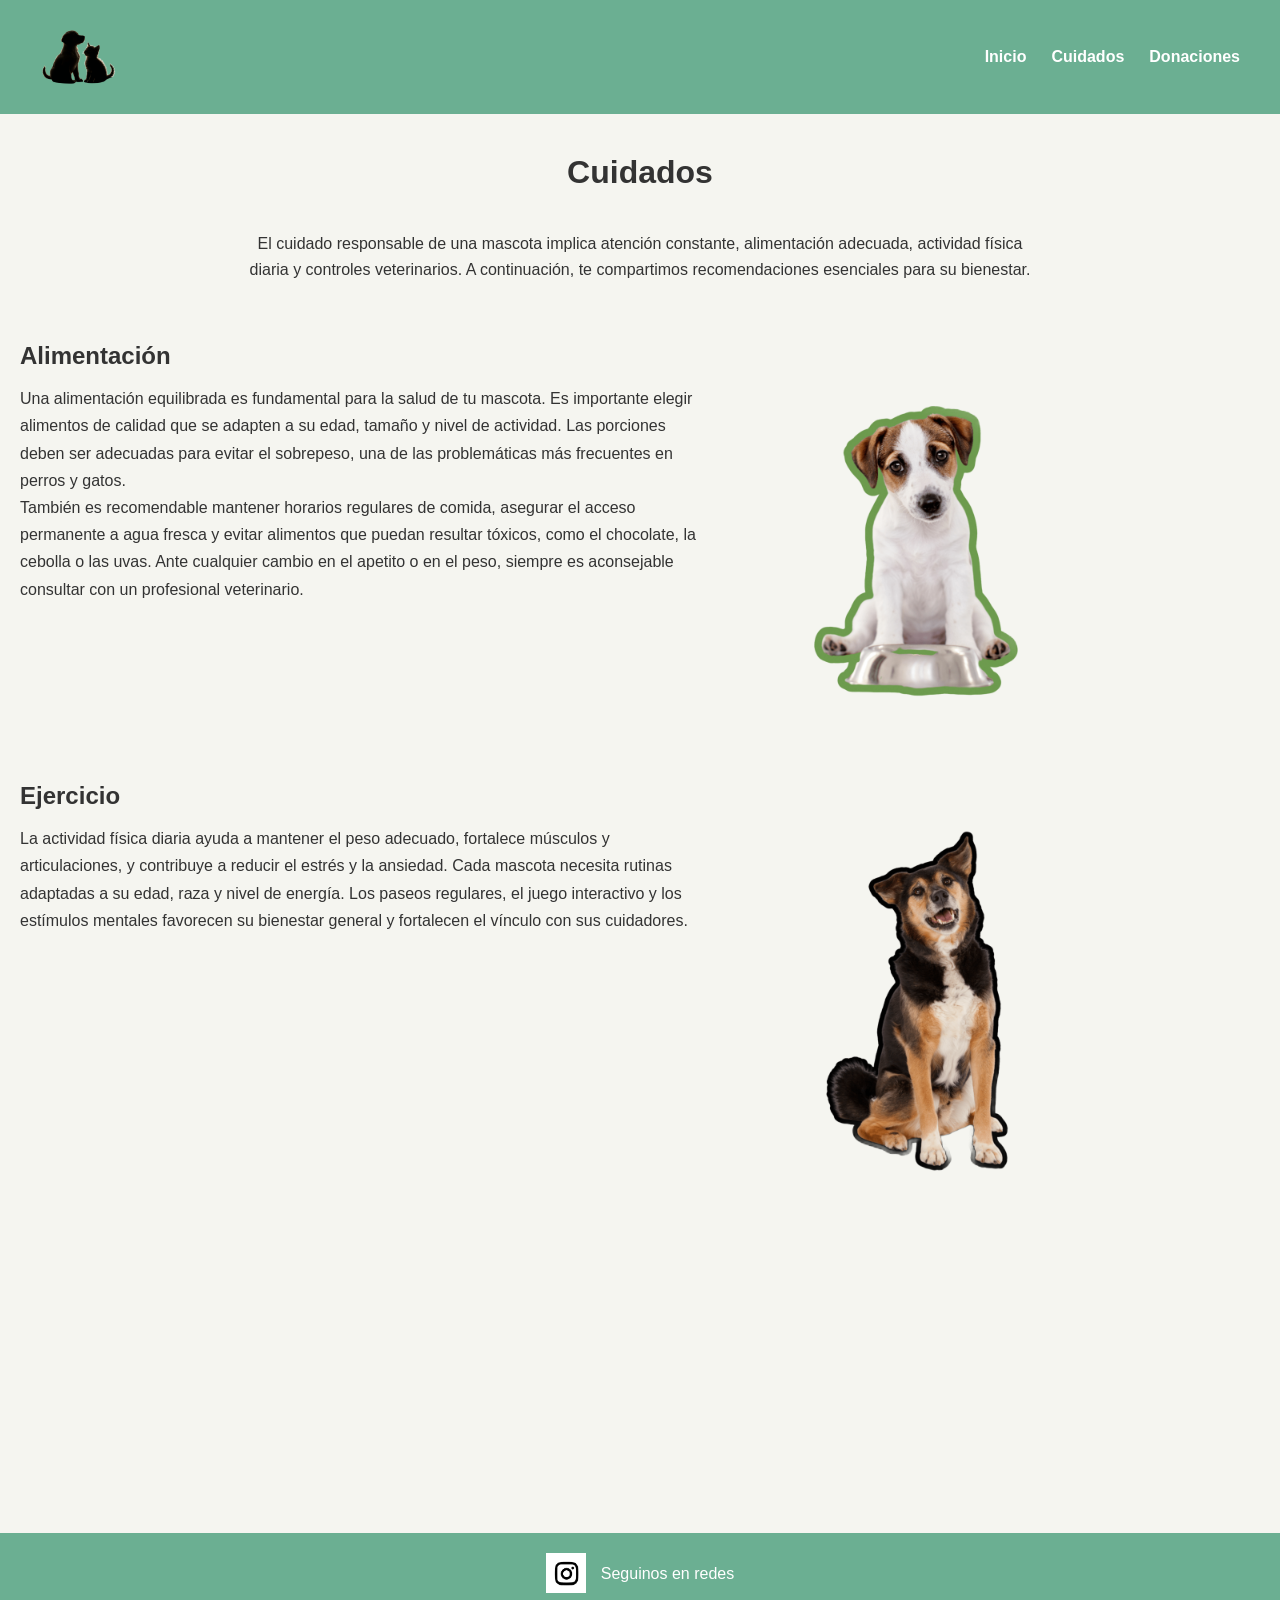
==== pages/cuidados.html @ 97c6cedd "segunda pre-entrega" ====
<!DOCTYPE html>
<html lang="es">

<head>
    <meta charset="UTF-8">
    <meta name="viewport" content="width=device-width, initial-scale=1.0">
    <title>Cuidados - Amar es cuidar</title>
    <link rel="stylesheet" href="../css/style.css">
</head>

<body>

    <!-- HEADER -->
    <header class="header">
        <div class="logo">
            <img src="../img/logo.png" alt="Logo Amar es cuidar">
        </div>

        <nav class="nav">
            <ul class="nav-list">
                <li><a href="../index.html">Inicio</a></li>
                <li><a href="cuidados.html">Cuidados</a></li>
                <li><a href="donaciones.html">Donaciones</a></li>
            </ul>
        </nav>
    </header>

    <!-- MAIN -->
    <main class="cuidados-main">

        <h1 class="titulo-pagina">Cuidados</h1>

        <!-- INTRO -->
        <section class="intro">
            <p>
                El cuidado responsable de una mascota implica atención constante,
                alimentación adecuada, actividad física diaria y controles veterinarios.
                A continuación, te compartimos recomendaciones esenciales para su bienestar.
            </p>
        </section>

        <!-- ALIMENTACIÓN -->
        <section class="bloque-cuidados">
            <div class="texto">
                <h2>Alimentación</h2>
                <p>
                    Una alimentación equilibrada es fundamental para la salud de tu mascota.
                    Es importante elegir alimentos de calidad que se adapten a su edad, tamaño
                    y nivel de actividad. Las porciones deben ser adecuadas para evitar el
                    sobrepeso, una de las problemáticas más frecuentes en perros y gatos.
                </p>

                <p>

                    También es recomendable mantener horarios regulares de comida, asegurar
                    el acceso permanente a agua fresca y evitar alimentos que puedan resultar
                    tóxicos, como el chocolate, la cebolla o las uvas. Ante cualquier cambio
                    en el apetito o en el peso, siempre es aconsejable consultar con un
                    profesional veterinario.
                </p>
            </div>

            <div class="media">
                <img src="../img/alimentacion.png" alt="Alimentación saludable para mascotas">
            </div>
        </section>

        <!-- EJERCICIO -->
        <section class="bloque-cuidados">

    <div class="texto">
        <h2>Ejercicio</h2>
        <p>
            La actividad física diaria ayuda a mantener el peso adecuado, fortalece
            músculos y articulaciones, y contribuye a reducir el estrés y la ansiedad.
            Cada mascota necesita rutinas adaptadas a su edad, raza y nivel de energía.

            Los paseos regulares, el juego interactivo y los estímulos mentales
            favorecen su bienestar general y fortalecen el vínculo con sus cuidadores.
        </p>
    </div>

    <div class="media">
        <img src="../img/ejercicio.png" alt="Ejercicio diario para mascotas">
    </div>

</section>

<!-- VIDEO aparte -->
<section class="video-seccion">
    <div class="video-container">
        <iframe src="https://www.youtube.com/embed/_qHbZK2zWrE"
            title="Video sobre ejercicio para mascotas" allowfullscreen>
        </iframe>
    </div>
</section>

    </main>

    <!-- FOOTER -->
    <footer class="footer">
        <img src="../img/instagram.png" alt="Instagram">
        <p>Seguinos en redes</p>
    </footer>

</body>

</html>
---- css/style.css ----
/* RESET BÁSICO */
* {
  margin: 0;
  padding: 0;
  box-sizing: border-box;
}

/* Estilos generales */
body {
  font-family: Arial, sans-serif;
  background-color: #F5F5F0;
  color: #333333;
}

/* ================= HEADER ================= */

.header {
  display: flex;
  justify-content: space-between;
  align-items: center;
  background-color: #6BAF92;
  padding: 15px 40px;
}

.logo img {
  width: 80px;
}

.nav-list {
  list-style: none;
  display: flex;
  gap: 25px;
}

.nav-list a {
  text-decoration: none;
  color: white;
  font-weight: bold;
}

/* ================= HERO ================= */

.hero {
  display: grid;
  grid-template-columns: 1fr 1fr;
  align-items: center;
  padding: 60px 40px;
  gap: 40px;
}

.hero-img img {
  width: 100%;
  max-width: 400px;
}

/* ================= SERVICIOS ================= */

.servicios {
  padding: 60px 40px;
  text-align: center;
}

.cards-container {
  display: grid;
  grid-template-columns: repeat(3, 1fr);
  gap: 30px;
  margin-top: 40px;
}

.card {
  background-color: white;
  padding: 25px;
  border-radius: 8px;
  box-shadow: 0 4px 8px rgba(0,0,0,0.1);
}

/* ================= FOOTER ================= */

.footer {
  background-color: #6BAF92;
  color: white;
  padding: 20px;
  display: flex;
  justify-content: center;
  align-items: center;
  gap: 15px;
  margin-top: 40px;
}

.footer img {
  width: 40px;
}

/* ================= RESPONSIVE ================= */

@media (max-width: 768px) {

  .header {
    flex-direction: column;
    gap: 15px;
  }

  .nav-list {
    flex-direction: column;
    align-items: center;
  }

  .hero {
    grid-template-columns: 1fr;
    text-align: center;
  }

  .cards-container {
    grid-template-columns: 1fr;
  }
}
.hero-img {
  display: flex;
  justify-content: center;   /* centra horizontal */
  align-items: center;       /* centra vertical */
}

.hero-img img {
  width: 100%;
  max-width: 400px;
  height: auto;
}

p {
  line-height: 1.6;
}

/* ================= CUIDADOS ================= */

/* ================= CUIDADOS ================= */

.titulo-pagina {
  text-align: center;
  margin: 40px 0;
}

.intro {
  max-width: 800px;
  margin: 0 auto 50px auto;
  text-align: center;
  line-height: 1.7;
}

/* BLOQUES PRINCIPALES */
.bloque-cuidados {
  display: grid;
  grid-template-columns: 1.3fr 1fr;
  gap: 20px;
  align-items: start;
  padding: 10px 20px;
  margin-bottom: 20px;
}

/* TEXTOS */
.texto h2 {
  margin-top: 0;
  margin-bottom: 15px;
}

.texto p {
  line-height: 1.7;
}

/* IMÁGENES */
.media img {
  width: 100%;
  max-width: 400px;
  height: auto;
  display: block;
}

/* VIDEO */


.video-container {
  margin-top: 20px;
  display: flex;
  justify-content: center;
}

.video-container iframe {
  width: 200%;
  max-width: 500px;
  aspect-ratio: 16/9;
  border: none;
}

/* RESPONSIVE */
@media (max-width: 768px) {
  .bloque-cuidados {
    grid-template-columns: 1fr;
    text-align: center;
  }

  .media img {
    margin: 0 auto;
  }
}
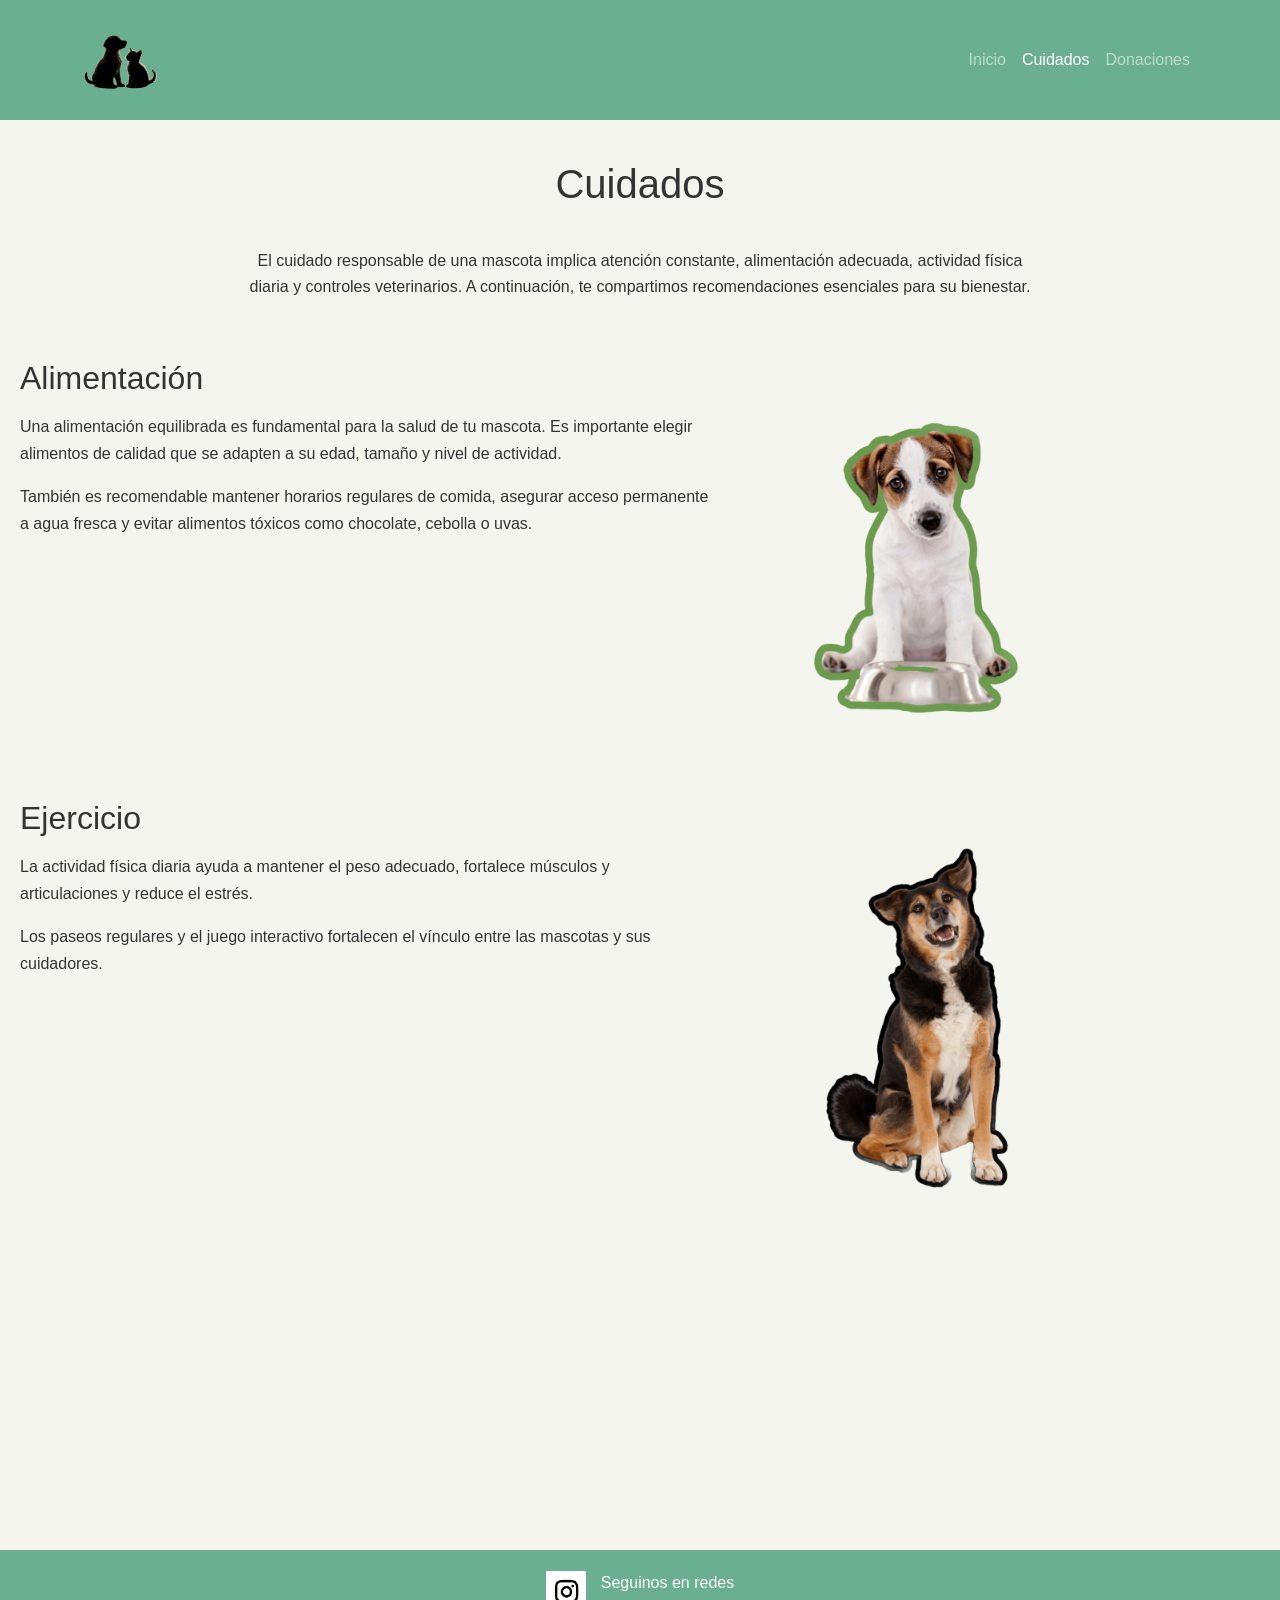
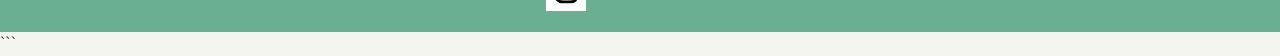
==== commit d658870c: "Entrega Sass" ====
--- a/pages/cuidados.html
+++ b/pages/cuidados.html
@@ -1,3 +1,4 @@
+
 <!DOCTYPE html>
 <html lang="es">
 
@@ -5,32 +6,62 @@
     <meta charset="UTF-8">
     <meta name="viewport" content="width=device-width, initial-scale=1.0">
     <title>Cuidados - Amar es cuidar</title>
+
+    <!-- Bootstrap CSS -->
+    <link href="https://cdn.jsdelivr.net/npm/bootstrap@5.3.2/dist/css/bootstrap.min.css" rel="stylesheet">
+
+    <!-- Mi CSS -->
     <link rel="stylesheet" href="../css/style.css">
 </head>
 
 <body>
 
-    <!-- HEADER -->
-    <header class="header">
-        <div class="logo">
-            <img src="../img/logo.png" alt="Logo Amar es cuidar">
-        </div>
+    <header>
+        <nav class="navbar navbar-expand-lg navbar-dark header">
+  <div class="container">
 
-        <nav class="nav">
-            <ul class="nav-list">
-                <li><a href="../index.html">Inicio</a></li>
-                <li><a href="cuidados.html">Cuidados</a></li>
-                <li><a href="donaciones.html">Donaciones</a></li>
-            </ul>
-        </nav>
+    <!-- Logo -->
+    <a class="navbar-brand" href="../index.html">
+      <img src="../img/logo.png" alt="Logo Amar es cuidar" width="80">
+    </a>
+
+    <!-- Botón hamburguesa -->
+    <button class="navbar-toggler" type="button" data-bs-toggle="collapse"
+      data-bs-target="#navbarNav" aria-controls="navbarNav"
+      aria-expanded="false" aria-label="Toggle navigation">
+
+      <span class="navbar-toggler-icon"></span>
+
+    </button>
+
+    <!-- Menú -->
+    <div class="collapse navbar-collapse" id="navbarNav">
+
+      <ul class="navbar-nav ms-auto">
+
+        <li class="nav-item">
+          <a class="nav-link" href="../index.html">Inicio</a>
+        </li>
+
+        <li class="nav-item">
+          <a class="nav-link active" href="cuidados.html">Cuidados</a>
+        </li>
+
+        <li class="nav-item">
+          <a class="nav-link" href="donaciones.html">Donaciones</a>
+        </li>
+
+      </ul>
+
+    </div>
+  </div>
+</nav>
     </header>
 
-    <!-- MAIN -->
     <main class="cuidados-main">
 
         <h1 class="titulo-pagina">Cuidados</h1>
 
-        <!-- INTRO -->
         <section class="intro">
             <p>
                 El cuidado responsable de una mascota implica atención constante,
@@ -39,70 +70,77 @@
             </p>
         </section>
 
-        <!-- ALIMENTACIÓN -->
         <section class="bloque-cuidados">
+
             <div class="texto">
                 <h2>Alimentación</h2>
+
                 <p>
                     Una alimentación equilibrada es fundamental para la salud de tu mascota.
                     Es importante elegir alimentos de calidad que se adapten a su edad, tamaño
-                    y nivel de actividad. Las porciones deben ser adecuadas para evitar el
-                    sobrepeso, una de las problemáticas más frecuentes en perros y gatos.
+                    y nivel de actividad.
                 </p>
 
                 <p>
+                    También es recomendable mantener horarios regulares de comida,
+                    asegurar acceso permanente a agua fresca y evitar alimentos
+                    tóxicos como chocolate, cebolla o uvas.
+                </p>
 
-                    También es recomendable mantener horarios regulares de comida, asegurar
-                    el acceso permanente a agua fresca y evitar alimentos que puedan resultar
-                    tóxicos, como el chocolate, la cebolla o las uvas. Ante cualquier cambio
-                    en el apetito o en el peso, siempre es aconsejable consultar con un
-                    profesional veterinario.
-                </p>
             </div>
 
             <div class="media">
                 <img src="../img/alimentacion.png" alt="Alimentación saludable para mascotas">
             </div>
+
         </section>
 
-        <!-- EJERCICIO -->
         <section class="bloque-cuidados">
 
-    <div class="texto">
-        <h2>Ejercicio</h2>
-        <p>
-            La actividad física diaria ayuda a mantener el peso adecuado, fortalece
-            músculos y articulaciones, y contribuye a reducir el estrés y la ansiedad.
-            Cada mascota necesita rutinas adaptadas a su edad, raza y nivel de energía.
+            <div class="texto">
+                <h2>Ejercicio</h2>
 
-            Los paseos regulares, el juego interactivo y los estímulos mentales
-            favorecen su bienestar general y fortalecen el vínculo con sus cuidadores.
-        </p>
-    </div>
+                <p>
+                    La actividad física diaria ayuda a mantener el peso adecuado,
+                    fortalece músculos y articulaciones y reduce el estrés.
+                </p>
 
-    <div class="media">
-        <img src="../img/ejercicio.png" alt="Ejercicio diario para mascotas">
-    </div>
+                <p>
+                    Los paseos regulares y el juego interactivo fortalecen
+                    el vínculo entre las mascotas y sus cuidadores.
+                </p>
 
-</section>
+            </div>
 
-<!-- VIDEO aparte -->
-<section class="video-seccion">
-    <div class="video-container">
-        <iframe src="https://www.youtube.com/embed/_qHbZK2zWrE"
-            title="Video sobre ejercicio para mascotas" allowfullscreen>
-        </iframe>
-    </div>
-</section>
+            <div class="media">
+                <img src="../img/ejercicio.png" alt="Ejercicio diario para mascotas">
+            </div>
+
+        </section>
+
+        <section class="video-seccion">
+
+            <div class="video-container">
+
+                <iframe src="https://www.youtube.com/embed/_qHbZK2zWrE" title="Video sobre ejercicio para mascotas"
+                    allowfullscreen>
+
+                </iframe>
+
+            </div>
+
+        </section>
 
     </main>
 
-    <!-- FOOTER -->
     <footer class="footer">
         <img src="../img/instagram.png" alt="Instagram">
         <p>Seguinos en redes</p>
     </footer>
 
+    <script src="https://cdn.jsdelivr.net/npm/bootstrap@5.3.2/dist/js/bootstrap.bundle.min.js"></script>
+
 </body>
 
-</html>+</html>
+```
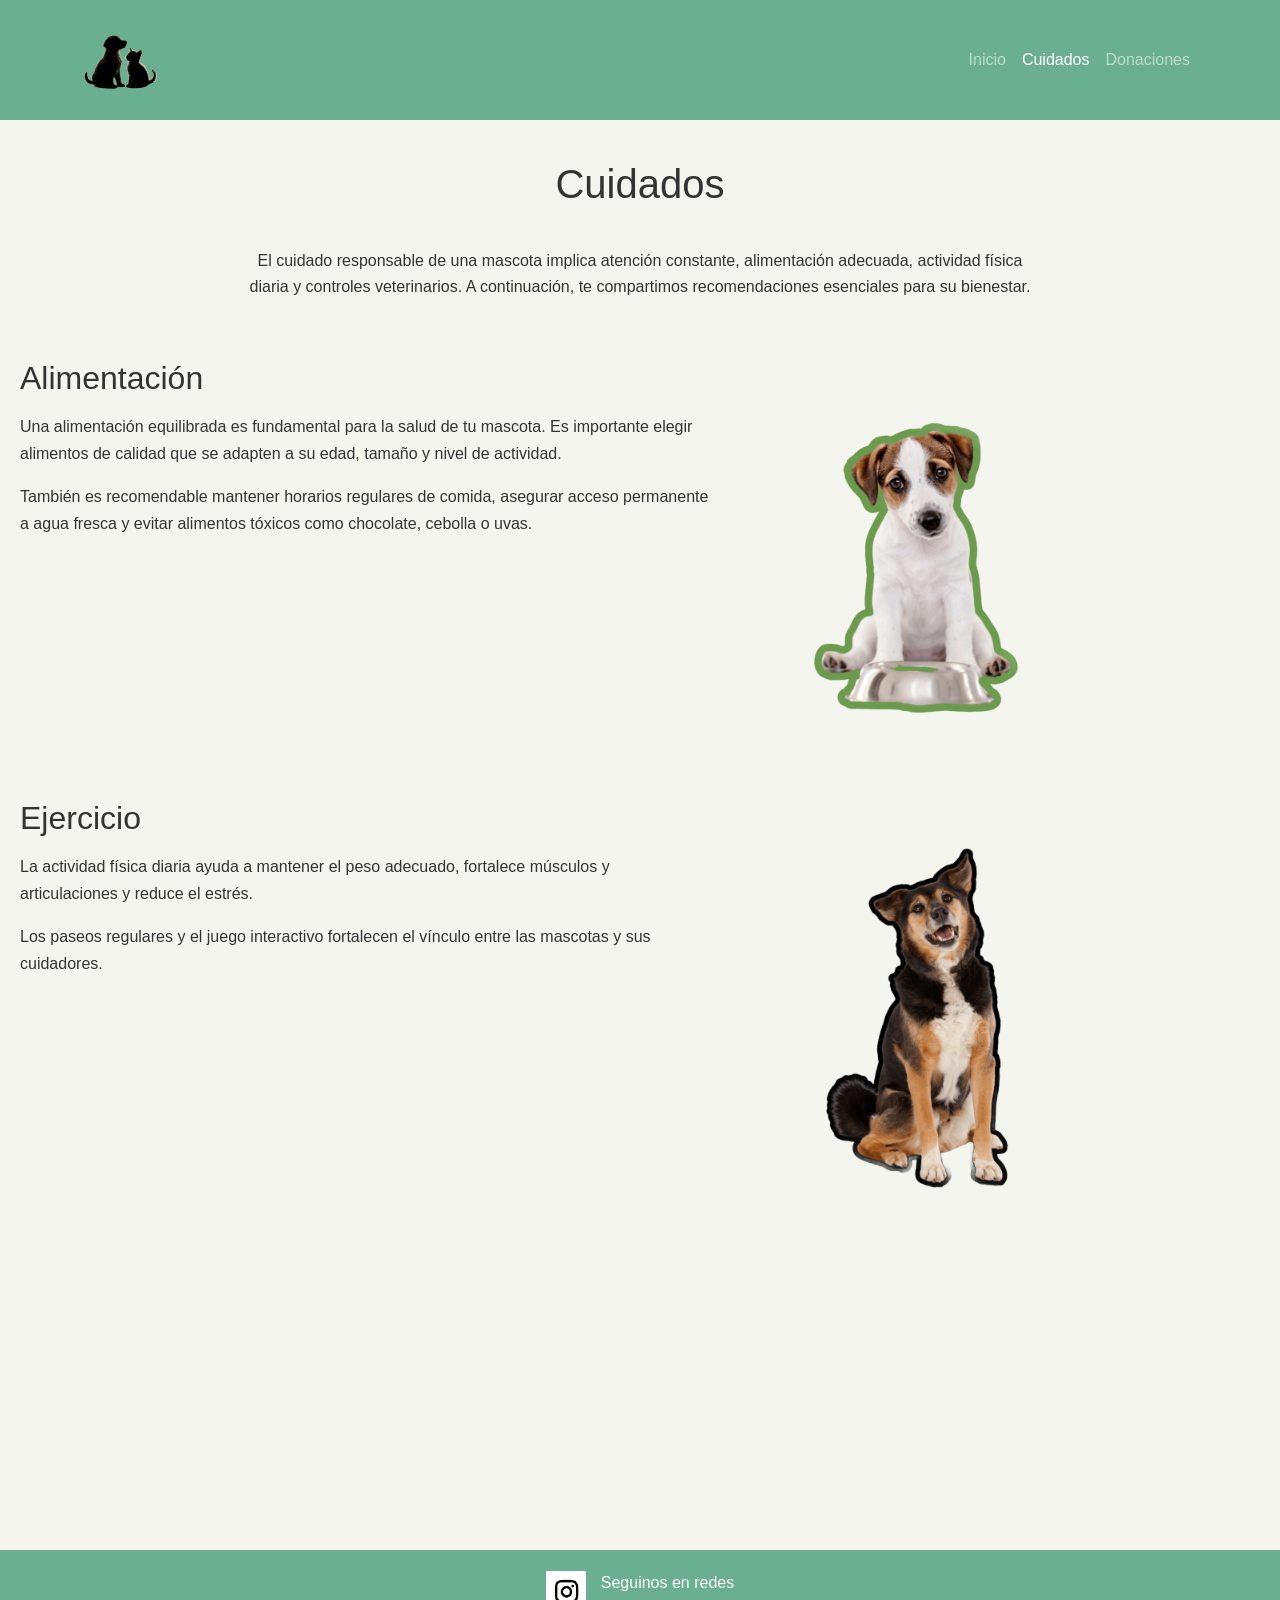
==== commit 89213a50: "Actualizo estilos y SEO final" ====
--- a/pages/cuidados.html
+++ b/pages/cuidados.html
@@ -6,6 +6,8 @@
     <meta charset="UTF-8">
     <meta name="viewport" content="width=device-width, initial-scale=1.0">
     <title>Cuidados - Amar es cuidar</title>
+    <meta name="description" content="consejos de cuidados de mascotas: alimentación, ejercicio, bienestar general"
+    <meta name="keywords" content="cuidado de mascotas, alimentación perros, ejercicio mascotas, salud animal">
 
     <!-- Bootstrap CSS -->
     <link href="https://cdn.jsdelivr.net/npm/bootstrap@5.3.2/dist/css/bootstrap.min.css" rel="stylesheet">
@@ -90,7 +92,7 @@
             </div>
 
             <div class="media">
-                <img src="../img/alimentacion.png" alt="Alimentación saludable para mascotas">
+                <img src="../img/alimentacion.png" alt="imagen perrito con su plato de comida">
             </div>
 
         </section>
@@ -113,7 +115,7 @@
             </div>
 
             <div class="media">
-                <img src="../img/ejercicio.png" alt="Ejercicio diario para mascotas">
+                <img src="../img/ejercicio.png" alt="imagen de perrito feliz">
             </div>
 
         </section>
@@ -134,7 +136,7 @@
     </main>
 
     <footer class="footer">
-        <img src="../img/instagram.png" alt="Instagram">
+        <img src="../img/instagram.png" alt="imagen logo de Instagram">
         <p>Seguinos en redes</p>
     </footer>
 
@@ -143,4 +145,3 @@
 </body>
 
 </html>
-```
--- a/css/style.css
+++ b/css/style.css
@@ -1,4 +1,5 @@
-/* RESET BÁSICO */
+@charset "UTF-8";
+/* ================= BÁSICO ================= */
 * {
   margin: 0;
   padding: 0;
@@ -12,8 +13,11 @@
   color: #333333;
 }
 
+p {
+  line-height: 1.6;
+}
+
 /* ================= HEADER ================= */
-
 .header {
   display: flex;
   justify-content: space-between;
@@ -21,25 +25,21 @@
   background-color: #6BAF92;
   padding: 15px 40px;
 }
-
-.logo img {
+.header .logo img {
   width: 80px;
 }
-
-.nav-list {
+.header .nav-list {
   list-style: none;
   display: flex;
   gap: 25px;
 }
-
-.nav-list a {
+.header .nav-list a {
   text-decoration: none;
-  color: white;
+  color: #ffffff;
   font-weight: bold;
 }
 
 /* ================= HERO ================= */
-
 .hero {
   display: grid;
   grid-template-columns: 1fr 1fr;
@@ -48,13 +48,19 @@
   gap: 40px;
 }
 
+.hero-img {
+  display: flex;
+  justify-content: center;
+  align-items: center;
+}
 .hero-img img {
   width: 100%;
   max-width: 400px;
+  height: auto;
+  animation: flotar 3s ease-in-out infinite;
 }
 
 /* ================= SERVICIOS ================= */
-
 .servicios {
   padding: 60px 40px;
   text-align: center;
@@ -68,17 +74,17 @@
 }
 
 .card {
-  background-color: white;
+  background-color: #ffffff;
   padding: 25px;
   border-radius: 8px;
-  box-shadow: 0 4px 8px rgba(0,0,0,0.1);
+  box-shadow: 0 4px 8px rgba(0, 0, 0, 0.1);
+  animation: aparecer 1s ease;
 }
 
 /* ================= FOOTER ================= */
-
 .footer {
   background-color: #6BAF92;
-  color: white;
+  color: #ffffff;
   padding: 20px;
   display: flex;
   justify-content: center;
@@ -86,54 +92,11 @@
   gap: 15px;
   margin-top: 40px;
 }
-
 .footer img {
   width: 40px;
 }
 
-/* ================= RESPONSIVE ================= */
-
-@media (max-width: 768px) {
-
-  .header {
-    flex-direction: column;
-    gap: 15px;
-  }
-
-  .nav-list {
-    flex-direction: column;
-    align-items: center;
-  }
-
-  .hero {
-    grid-template-columns: 1fr;
-    text-align: center;
-  }
-
-  .cards-container {
-    grid-template-columns: 1fr;
-  }
-}
-.hero-img {
-  display: flex;
-  justify-content: center;   /* centra horizontal */
-  align-items: center;       /* centra vertical */
-}
-
-.hero-img img {
-  width: 100%;
-  max-width: 400px;
-  height: auto;
-}
-
-p {
-  line-height: 1.6;
-}
-
 /* ================= CUIDADOS ================= */
-
-/* ================= CUIDADOS ================= */
-
 .titulo-pagina {
   text-align: center;
   margin: 40px 0;
@@ -156,17 +119,14 @@
   margin-bottom: 20px;
 }
 
-/* TEXTOS */
 .texto h2 {
   margin-top: 0;
   margin-bottom: 15px;
 }
-
 .texto p {
   line-height: 1.7;
 }
 
-/* IMÁGENES */
 .media img {
   width: 100%;
   max-width: 400px;
@@ -175,29 +135,71 @@
 }
 
 /* VIDEO */
-
-
 .video-container {
   margin-top: 20px;
   display: flex;
   justify-content: center;
-}
-
+  align-items: center;
+}
 .video-container iframe {
-  width: 200%;
+  width: 100%;
   max-width: 500px;
   aspect-ratio: 16/9;
   border: none;
 }
 
-/* RESPONSIVE */
+/* ================= RESPONSIVE ================= */
 @media (max-width: 768px) {
+  .header {
+    flex-direction: column;
+    gap: 15px;
+  }
+  .nav-list {
+    flex-direction: column;
+    align-items: center;
+  }
+  .hero {
+    grid-template-columns: 1fr;
+    text-align: center;
+  }
+  .cards-container {
+    grid-template-columns: 1fr;
+  }
   .bloque-cuidados {
     grid-template-columns: 1fr;
     text-align: center;
   }
-
   .media img {
     margin: 0 auto;
   }
-}+}
+/* ================= ANIMACIONES ================= */
+@keyframes aparecer {
+  from {
+    opacity: 10;
+    transform: translateY(20px);
+  }
+  to {
+    opacity: 1;
+    transform: translateY(0);
+  }
+}
+@keyframes flotar {
+  0% {
+    transform: translateY(0px);
+  }
+  50% {
+    transform: translateY(-10px);
+  }
+  100% {
+    transform: translateY(0px);
+  }
+}
+/* ================= BOOTSTRAP NAV ================= */
+.navbar-toggler {
+  border: none;
+}
+
+.navbar-toggler-icon {
+  background-image: url("data:image/svg+xml,%3csvg xmlns='http://www.w3.org/2000/svg' viewBox='0 0 30 30'%3e%3cpath stroke='rgba%28255,255,255,0.8%29' stroke-linecap='round' stroke-miterlimit='10' stroke-width='2' d='M4 7h22M4 15h22M4 23h22'/%3e%3c/svg%3e");
+}/*# sourceMappingURL=style.css.map */
